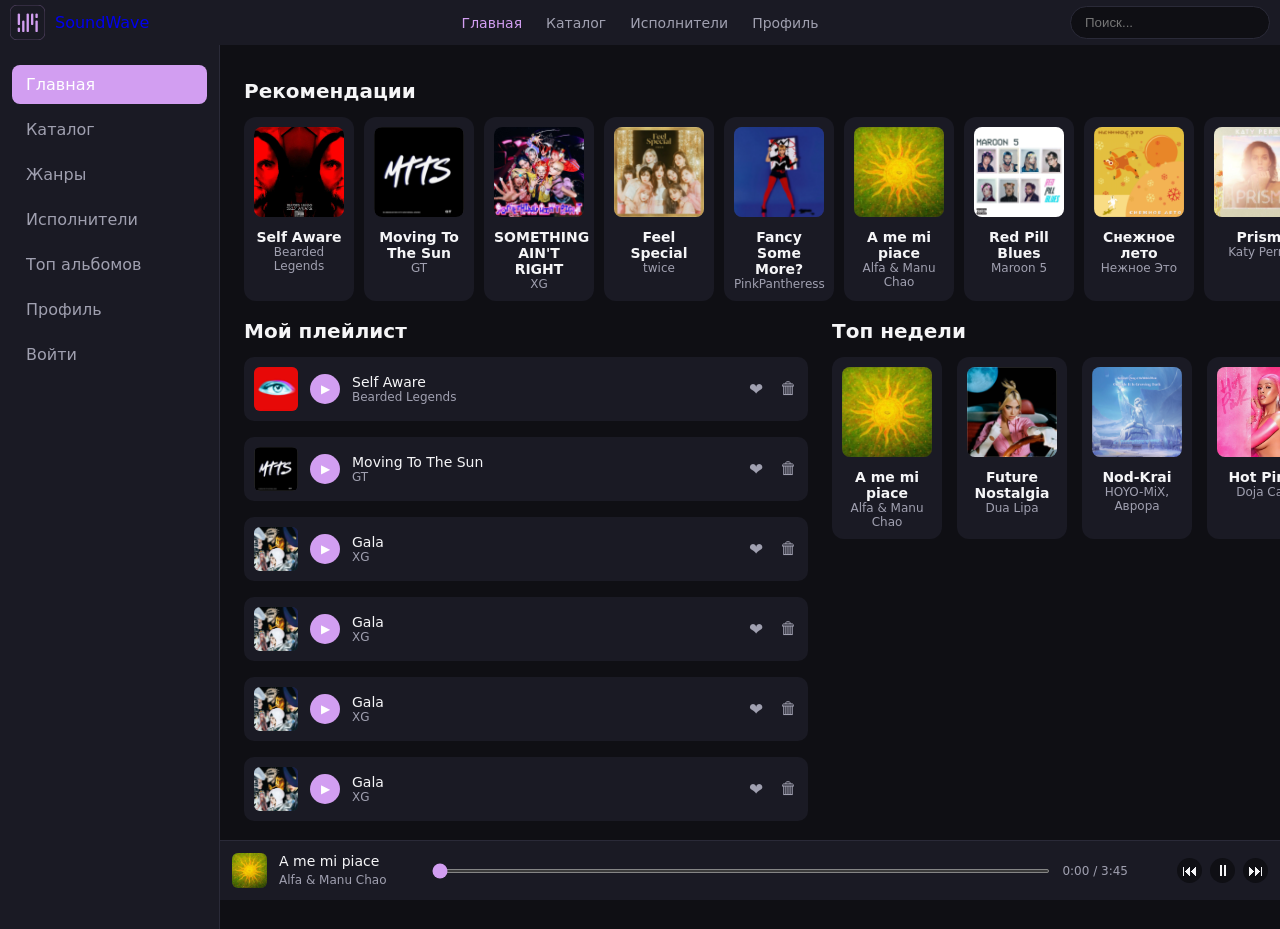
==== index.html @ e05517a0 "Add files via upload" ====
<!DOCTYPE html>
<html lang="ru">

<head>
    <meta charset="UTF-8">
    <meta name="viewport" content="width=device-width, initial-scale=1.0">
    <!-- <link rel="stylesheet" href="example.css"> -->
    <link rel="stylesheet" href="styles/index.css">
    <link rel="icon" href="assets/images/logoBL.svg" type="image/x-icon">
    <title>SoundWave — Главная</title>
</head>

<body>
    <header class="header">
        <a href="index.html" class="logo">
            <img src="assets/images/logoBL.svg" alt="logo SoundWave">
            SoundWave
        </a>
        <nav class="header-nav">
            <a href="index.html" class="active">Главная</a>
            <a href="pages/catalog.html">Каталог</a>
            <a href="#">Исполнители</a>
            <a href="#">Профиль</a>
        </nav>
        <div class="search-box">
            <input type="search" id="searchInput" placeholder="Поиск...">
        </div>
        <button class="burger" id="burgerBtn" aria-label="Меню">☰</button>
    </header>

    <div class="layout">
        <!-- боковая навигация -->
        <aside class="sidebar" id="sidebar">
            <nav class="side-nav">
                <a href="index.html" class="active">Главная</a>
                <a href="pages/catalog.html">Каталог</a>
                <a href="#">Жанры</a>
                <a href="#">Исполнители</a>
                <a href="#">Топ альбомов</a>
                <a href="#">Профиль</a>
                <a href="pages/login.html">Войти</a>
            </nav>
        </aside>

        <main class="main-content">
            <!-- рекомендаций -->
            <section class="section">
                <h2>Рекомендации</h2>
                <div class="carousel" id="recommendCarousel">
                    <article class="album-card" data-title="Self Aware">
                        <img src="assets/images/Self Aware.svg" alt="Self Aware">
                        <h3>Self Aware</h3>
                        <p>Bearded Legends</p>
                    </article>
                    <article class="album-card" data-title="Moving To The Sun">
                        <img src="assets/images/Moving To The Sun.svg" alt="SMoving To The Sun">
                        <h3>Moving To The Sun</h3>
                        <p>GT</p>
                    </article>
                    <article class="album-card" data-title="SOMETHING AIN'T RIGHT">
                        <img src="assets/images/SOMETHING AIN'T RIGHT.svg" alt="SOMETHING AIN'T RIGHT">
                        <h3>SOMETHING AIN'T RIGHT</h3>
                        <p>XG</p>
                    </article>
                    <article class="album-card" data-title="Feel Special">
                        <img src="assets/images/Feel Special.svg" alt="Feel Special">
                        <h3>Feel Special</h3>
                        <p>twice</p>
                    </article>
                    <article class="album-card" data-title="Fancy Some More?">
                        <img src="assets/images/Fancy Some More.svg" alt="Fancy Some More?">
                        <h3>Fancy Some More?</h3>
                        <p> PinkPantheress</p>
                    </article>
                    <article class="album-card" data-title="A me mi piace">
                        <img src="assets/images/A me mi piace.svg" alt="A me mi piace">
                        <h3>A me mi piace</h3>
                        <p>Alfa & Manu Chao</p>
                    </article>
                    <article class="album-card" data-title="Red Pill Blues">
                        <img src="assets/images/Red Pill Blues.svg" alt="Red Pill Blues">
                        <h3>Red Pill Blues</h3>
                        <p>Maroon 5</p>
                    </article>
                    <article class="album-card" data-title="Снежное лето">
                        <img src="assets/images/Снежное лето.svg" alt="Снежное лето">
                        <h3>Снежное лето</h3>
                        <p>Нежное Это</p>
                    </article>
                    <article class="album-card" data-title="Prism">
                        <img src="assets/images/Prism.svg" alt="Prism">
                        <h3>Prism</h3>
                        <p>Katy Perry</p>
                    </article>
                    <article class="album-card" data-title="Nod-Krai">
                        <img src="assets/images/Nod-Krai.svg" alt="Nod-Krai">
                        <h3>Nod-Krai</h3>
                        <p>HOYO-MiX, Аврора</p>
                    </article>
                </div>
            </section>

            <div class="columns">
                <!-- мой плейлист -->
                <section class="section playlist">
                    <h2>Мой плейлист</h2>
                    <div class="track-list" id="myPlaylist">
                        <div class="track" data-title="Self Aware">
                            <img src="assets/images/Self Aware Mus.svg" alt="Self Aware">
                            <button class="play-btn" aria-label="Play">▶</button>
                            <div class="track-info">
                                <span class="track-title">Self Aware</span>
                                <span class="track-artist">Bearded Legends</span>
                            </div>
                            <button class="like-btn" aria-label="Нравится">❤</button>
                            <button class="remove-btn" aria-label="Удалить">🗑</button>
                        </div>
                        <div class="track" data-title="Moving To The Sun">
                            <img src="assets/images/Moving To The Sun.svg" alt="Moving To The Sun">
                            <button class="play-btn" aria-label="Play">▶</button>
                            <div class="track-info">
                                <span class="track-title">Moving To The Sun</span>
                                <span class="track-artist">GT</span>
                            </div>
                            <button class="like-btn" aria-label="Нравится">❤</button>
                            <button class="remove-btn" aria-label="Удалить">🗑</button>
                        </div>
                        <div class="track" data-title="Gala">
                            <img src="assets/images/Gala.svg" alt="Gala">
                            <button class="play-btn" aria-label="Play">▶</button>
                            <div class="track-info">
                                <span class="track-title">Gala</span>
                                <span class="track-artist">XG</span>
                            </div>
                            <button class="like-btn" aria-label="Нравится">❤</button>
                            <button class="remove-btn" aria-label="Удалить">🗑</button>
                        </div>
                        <div class="track" data-title="Gala">
                            <img src="assets/images/Gala.svg" alt="Gala">
                            <button class="play-btn" aria-label="Play">▶</button>
                            <div class="track-info">
                                <span class="track-title">Gala</span>
                                <span class="track-artist">XG</span>
                            </div>
                            <button class="like-btn" aria-label="Нравится">❤</button>
                            <button class="remove-btn" aria-label="Удалить">🗑</button>
                        </div>
                        <div class="track" data-title="Gala">
                            <img src="assets/images/Gala.svg" alt="Gala">
                            <button class="play-btn" aria-label="Play">▶</button>
                            <div class="track-info">
                                <span class="track-title">Gala</span>
                                <span class="track-artist">XG</span>
                            </div>
                            <button class="like-btn" aria-label="Нравится">❤</button>
                            <button class="remove-btn" aria-label="Удалить">🗑</button>
                        </div>
                        <div class="track" data-title="Gala">
                            <img src="assets/images/Gala.svg" alt="Gala">
                            <button class="play-btn" aria-label="Play">▶</button>
                            <div class="track-info">
                                <span class="track-title">Gala</span>
                                <span class="track-artist">XG</span>
                            </div>
                            <button class="like-btn" aria-label="Нравится">❤</button>
                            <button class="remove-btn" aria-label="Удалить">🗑</button>
                        </div>
                    </div>
                </section>

                <!-- топ 10 -->
                <section class="section-top10">
                    <h2>Топ недели</h2>
                    <div class="top-albums">
                        <article class="album-card small">
                            <img src="assets/images/A me mi piace.svg" alt="A me mi piace">
                            <h3>A me mi piace</h3>
                            <p>Alfa & Manu Chao</p>
                        </article>
                        <article class="album-card small">
                            <img src="assets/images/Future Nostalgia.svg" alt="Future Nostalgia">
                            <h3>Future Nostalgia</h3>
                            <p>Dua Lipa</p>
                        </article>
                        <article class="album-card small">
                            <img src="assets/images/Nod-Krai.svg" alt="Nod-Krai">
                            <h3>Nod-Krai</h3>
                            <p>HOYO-MiX, Аврора</p>
                        </article>
                        <article class="album-card small">
                            <img src="assets/images/Hot Pink.svg" alt="Hot Pink">
                            <h3>Hot Pink</h3>
                            <p>Doja Cat</p>
                        </article>
                    </div>
                </section>
            </div>
        </main>
    </div>

    <!-- плеер -->
    <footer class="player" id="player">
        <div class="player-track">
            <img src="assets/images/A me mi piace.svg" alt="Обложка" id="playerCover">
            <div>
                <span class="player-title" id="playerTitle">A me mi piace</span>
                <span class="player-artist" id="playerArtist">Alfa & Manu Chao</span>
            </div>
        </div>
        <div class="player-progress">
            <input type="range" id="progressBar" min="0" max="100" value="0">
            <span id="timeLabel">0:00 / 3:45</span>
        </div>
        <div class="player-controls">
            <button id="prevBtn" aria-label="Назад">⏮</button>
            <button id="playPauseBtn" aria-label="Стоп">⏸</button>
            <button id="nextBtn" aria-label="Вперёд">⏭</button>
        </div>
    </footer>

    <script src="scripts/main.js"></script>
</body>

</html>
---- styles/index.css ----
:root {
    --bg: #0f0f14;
    --bg-elev: #1a1a24;
    --text: #f5f5f7;
    --muted: #a0a0b0;
    --accent: #D29EF1;
    --accent-hover: #E5B8FF;
    --danger: #ff4d6d;
    --border: #2a2a38;
    --radius: 12px;
}

* {
    box-sizing: border-box;
    margin: 0;
    padding: 0;
    text-decoration: none;
    width: 100%;
}

body {
    font-family: 'Segoe UI', system-ui, sans-serif;
    background: var(--bg);
    color: var(--text);
    min-height: 100vh;
    display: flex;
    flex-direction: column;
}

/* header */
.header {
    display: flex;
    align-items: center;
    justify-content: space-between;
    width: 100%;
    padding: 5px 10px;
    background: var(--bg-elev);
    position: relative;
    z-index: 300;
}

.logo {
    display: flex;
    align-items: center;
    flex-shrink: 0;
    width: auto;
}

.logo img {
    margin-right: 10px;
    width: 35px;
}

/* центральная навигация — только на десктопе */
.header-nav {
    display: none;
    gap: 24px;
    justify-content: center;
    align-items: center;
    position: absolute;
    left: 50%;
    transform: translateX(-50%);
    width: auto;
}

.header-nav a {
    color: var(--muted);
    text-decoration: none;
    font-size: 14px;
    transition: color .2s;
    width: auto;
}

.header-nav a:hover {
    color: var(--text);
}

.header-nav a.active {
    color: var(--accent);
}

.search-box {
    margin-left: auto;
    width: auto;
}

.search-box input {
    padding: 8px 14px;
    border-radius: 20px;
    border: 1px solid var(--border);
    background: var(--bg);
    color: var(--text);
    width: 120px;
    outline: none;
}

.search-box input:focus {
    border-color: var(--accent);
}

.burger {
    background: none;
    border: none;
    color: var(--text);
    margin-left: 10px;
    font-size: 22px;
    width: 30px;
    cursor: pointer;
    display: block;
    flex-shrink: 0;
}

/* боковая навигация */
.layout {
    display: flex;
    flex: 1;
    position: relative;
}

.sidebar {
    position: fixed;
    top: 0;
    left: -260px;
    width: 240px;
    height: 100vh;
    background: var(--bg-elev);
    border-right: 1px solid var(--border);
    padding: 70px 12px 20px;
    z-index: 250;
    transition: left .3s ease;
    overflow-y: auto;
}

.sidebar.open {
    left: 0;
}

.side-nav {
    display: flex;
    flex-direction: column;
    gap: 6px;
}

.side-nav a {
    padding: 10px 14px;
    border-radius: 8px;
    color: var(--muted);
    text-decoration: none;
    transition: background .2s, color .2s;
}

.side-nav a:hover {
    background: var(--bg);
    color: var(--text);
}

.side-nav a.active {
    background: var(--accent);
    color: #fff;
}

/* рекомендаций */
main {
    max-width: 1200px;
    margin: 0 auto;
    padding: 0 20px;
}

.main-content {
    flex: 1;
    padding: 24px;
    display: flex;
    flex-direction: column;
    padding-bottom: 100px;
}

.main-content h1 {
    margin-bottom: 14px;
    font-size: 20px;
}

.catalog-grid {
    display: grid;
    grid-template-columns: repeat(auto-fill, minmax(125px, 1fr));
    gap: 16px;
}

.catalog-grid .album-card {
    width: 100%;
}

.main-content h2 {
    margin-bottom: 14px;
    font-size: 20px;
}

.section {
    padding-top: 10px;
}

.carousel {
    display: flex;
    overflow-x: auto;
    scroll-behavior: smooth;
    padding-bottom: 8px;
}

.carousel::-webkit-scrollbar {
    height: 6px;
}

.carousel::-webkit-scrollbar-thumb {
    background: var(--border);
    border-radius: 3px;
}

.album-card {
    background: var(--bg-elev);
    border-radius: var(--radius);
    padding: 10px;
    margin-right: 10px;
    width: 110px;
    flex-shrink: 0;
    text-align: center;
    transition: transform .2s;
    cursor: pointer;
}

.album-card:hover {
    transform: translateY(-4px);
}

.album-card img {
    width: 100%;
    aspect-ratio: 1;
    object-fit: cover;
    border-radius: 8px;
    background: var(--border);
}

.album-card h3 {
    font-size: 14px;
    margin-top: 8px;
}

.album-card p {
    font-size: 12px;
    color: var(--muted);
}

/* плейлист */
.track-list {
    display: flex;
    gap: 16px;
    overflow-x: auto;
    scroll-behavior: smooth;
    padding-bottom: 8px;
    flex-direction: column;
}

.track {
    display: flex;
    align-items: center;
    gap: 12px;
    background: var(--bg-elev);
    padding: 10px;
    border-radius: 10px;
}

.track img {
    width: 44px;
    height: 44px;
    object-fit: cover;
    border-radius: 6px;
    background: var(--border);
}

.play-btn {
    width: 30px;
    height: 30px;
    border-radius: 50%;
    border: none;
    background: var(--accent);
    color: #fff;
    cursor: pointer;
    font-size: 12px;
}

.track-info {
    flex: 1;
    display: flex;
    flex-direction: column;
}

.track-title {
    font-size: 14px;
}

.track-artist {
    font-size: 12px;
    color: var(--muted);
}

.like-btn,
.remove-btn {
    background: none;
    border: none;
    width: 20px;
    font-size: 17px;
    cursor: pointer;
    color: var(--muted);
    transition: color .2s, transform .2s;
}

.like-btn:hover,
.like-btn.active {
    color: var(--danger);
    transform: scale(1.2);
}

.remove-btn:hover {
    color: var(--danger);
}

.section-top10 {
    display: none;
}

/* плеер */
.player-track,
.player-track>div,
.player-title,
.player-artist,
.player-controls,
.player-controls button,
.player-progress,
.player-progress span,
.player-progress input {
    width: auto;
}

.player {
    position: fixed;
    bottom: 0;
    left: 0;
    right: 0;
    display: flex;
    align-items: center;
    gap: 20px;
    padding: 12px;
    background: var(--bg-elev);
    border-top: 1px solid var(--border);
    z-index: 200;
}

.player-track {
    display: flex;
    align-items: center;
    gap: 12px;
    min-width: 180px;
}

.player-track img {
    width: 35px;
    height: 35px;
    border-radius: 6px;
    background: var(--border);
}

.player-title {
    display: block;
    font-size: 14px;
}

.player-artist {
    font-size: 12px;
    color: var(--muted);
}

.player-progress {
    flex: 1;
    display: flex;
    align-items: center;
    gap: 12px;
}

.player-progress input[type="range"] {
    flex: 1;
    accent-color: var(--accent);
    height: 4px;
}

.player-progress span {
    font-size: 12px;
    color: var(--muted);
    white-space: nowrap;
}

.player-controls {
    display: flex;
    gap: 8px;
    width: 120px;
    justify-content: flex-end;
}

.player-controls button {
    width: 25px;
    height: 25px;
    border-radius: 50%;
    border: none;
    background: var(--bg);
    color: var(--text);
    font-size: 16px;
    cursor: pointer;
    transition: background .2s;
}

.player-controls button:hover {
    background: var(--accent);
    color: #fff;
}

.catalog-grid {
    display: grid;
    grid-template-columns: repeat(auto-fill, minmax(160px, 1fr));
    gap: 16px;
}

.catalog-grid .album-card {
    width: 100%;
}

.prevBtn,
.playPauseBtn,
.nextBtn {
    display: flex;
    justify-content: center;
    align-items: center;
    width: 20px;
    height: 20px;
}

/* регистрация и вход */
.form-page {
    flex: 1;
    display: flex;
    justify-content: center;
    align-items: center;
    padding: 40px 20px;
}

.auth-form {
    background: var(--bg-elev);
    padding: 32px;
    border-radius: var(--radius);
    width: 100%;
    max-width: 420px;
    display: flex;
    flex-direction: column;
    gap: 16px;
}

.auth-form h1 {
    font-size: 24px;
    text-align: center;
}

.form-group {
    display: flex;
    flex-direction: column;
    gap: 6px;
}

.form-group label {
    font-size: 13px;
    color: var(--muted);
}

.form-group input {
    padding: 10px 14px;
    border-radius: 8px;
    border: 1px solid var(--border);
    background: var(--bg);
    color: var(--text);
    outline: none;
    transition: border-color .2s;
}

.form-group input:focus {
    border-color: var(--accent);
}

.form-group input.invalid {
    border-color: var(--danger);
}

.password-wrap {
    position: relative;
}

.password-wrap input {
    width: 100%;
    padding-right: 40px;
}

.toggle-pass {
    position: absolute;
    right: 8px;
    top: 50%;
    transform: translateY(-50%);
    background: none;
    border: none;
    cursor: pointer;
    font-size: 16px;
    color: var(--muted);
    width: 30px;
}

.error {
    font-size: 12px;
    color: var(--danger);
    min-height: 14px;
}

.btn-primary {
    padding: 12px;
    border-radius: 8px;
    border: none;
    background: var(--accent);
    color: #fff;
    font-size: 16px;
    font-weight: 600;
    cursor: pointer;
    transition: background .2s;
}

.btn-primary:hover {
    background: var(--accent-hover);
}

.form-footer {
    text-align: center;
    font-size: 13px;
    color: var(--muted);
}

.form-footer a {
    color: var(--accent);
    text-decoration: none;
}


@media (min-width: 320px) and (max-width: 425px) {
    .main-content {
        padding: 5px 12px;
    }

    .section-top10 {
        display: none;
    }

    .header-nav {
        display: none;
    }

    .burger {
        display: block;
    }
}

@media (min-width: 426px) and (max-width: 768px) {
    .main-content {
        padding: 5px 12px;
    }

    .header-nav {
        display: block;
    }

    .header-nav a {
        margin: 0 5px;
    }

    .burger {
        display: block;
    }
}

@media (max-width: 768px) {
    .player {
        flex-wrap: wrap;
        gap: 10px;
        padding: 10px 14px;
    }

    .player-title {
        font-size: 13px;
    }

    .player-artist {
        font-size: 11px;
    }

    .player-track {
        min-width: 0;
        flex: 1;
    }

    .player-track img {
        width: 40px;
        height: 40px;
    }

    .player-progress {
        order: 3;
        flex-basis: 100%;
    }

    .player-controls {
        gap: 6px;
    }

    .player-controls button {
        width: 30px;
        height: 30px;
    }

    .player-progress span {
        font-size: 10px;
    }
}

@media (min-width: 769px) and (max-width: 1023px) {
    .section-top10 {
        display: block;
        padding-top: 10px;
    }

    .header-nav {
        display: none;
    }

    .burger {
        display: block;
    }
}

@media (min-width: 1024px) {
    .header-nav {
        display: flex;
    }

    .header-nav a {
        color: var(--muted);
        text-decoration: none;
        font-size: 14px;
        transition: color .2s;
        display: block;
    }

    .burger {
        display: none;
    }

    .search-box {
        width: 200px;
    }

    .search-box input {
        width: 100%;
    }

    .sidebar {
        width: 220px;
        background: var(--bg-elev);
        border-right: 1px solid var(--border);
        padding: 20px 12px;
        flex-shrink: 0;
        position: static;
        height: auto;
        transition: none;
    }

    .sidebar.open::before {
        display: none;
    }

    .columns {
        display: grid;
        grid-template-columns: 1fr 1fr;
        gap: 24px;
    }

    .side-nav {
        display: flex;
        flex-direction: column;
        gap: 6px;
    }

    .side-nav a {
        padding: 10px 14px;
        border-radius: 8px;
        color: var(--muted);
        text-decoration: none;
        transition: background .2s, color .2s;
    }

    .side-nav a:hover {
        background: var(--bg);
        color: var(--text);
    }

    .side-nav a.active {
        background: var(--accent);
        color: #fff;

    }

    .section-top10 {
        display: block;
        padding-top: 10px;
    }

    .top-albums {
        display: flex;
        overflow-x: auto;
        scroll-behavior: smooth;
        padding-bottom: 8px;
        gap: 5px;
    }

    .player {
        left: 220px;
        width: auto;
    }
}
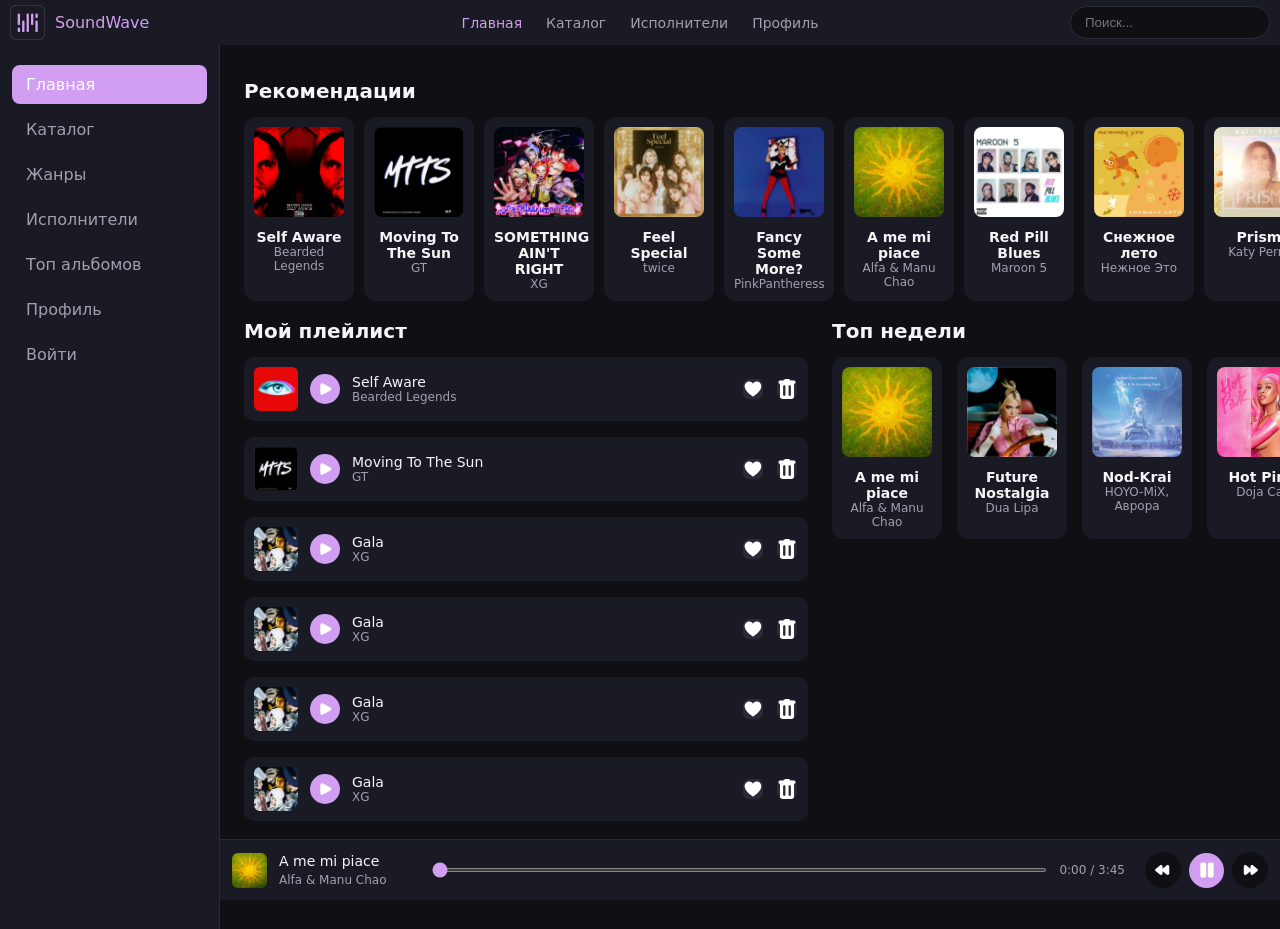
==== commit 9447a9f6: "Add files via upload" ====
--- a/index.html
+++ b/index.html
@@ -25,7 +25,9 @@
         <div class="search-box">
             <input type="search" id="searchInput" placeholder="Поиск...">
         </div>
-        <button class="burger" id="burgerBtn" aria-label="Меню">☰</button>
+        <button class="burger" id="burgerBtn" aria-label="Меню">
+            <img src="assets/images/hamburger.svg" alt="">
+        </button>
     </header>
 
     <div class="layout">
@@ -107,63 +109,99 @@
                     <div class="track-list" id="myPlaylist">
                         <div class="track" data-title="Self Aware">
                             <img src="assets/images/Self Aware Mus.svg" alt="Self Aware">
-                            <button class="play-btn" aria-label="Play">▶</button>
+                            <button class="play-btn" aria-label="Play">
+                                <img src="assets/images/play.svg" alt="">
+                            </button>
                             <div class="track-info">
                                 <span class="track-title">Self Aware</span>
                                 <span class="track-artist">Bearded Legends</span>
                             </div>
-                            <button class="like-btn" aria-label="Нравится">❤</button>
-                            <button class="remove-btn" aria-label="Удалить">🗑</button>
+                            <button class="like-btn" aria-label="Нравится">
+                                <img src="assets/images/heart.svg" alt="">
+                            </button>
+                            <button class="remove-btn" aria-label="Удалить">
+                                <img src="assets/images/delete.svg" alt="">
+                            </button>
                         </div>
                         <div class="track" data-title="Moving To The Sun">
                             <img src="assets/images/Moving To The Sun.svg" alt="Moving To The Sun">
-                            <button class="play-btn" aria-label="Play">▶</button>
+                            <button class="play-btn" aria-label="Play">
+                                <img src="assets/images/play.svg" alt="">
+                            </button>
                             <div class="track-info">
                                 <span class="track-title">Moving To The Sun</span>
                                 <span class="track-artist">GT</span>
                             </div>
-                            <button class="like-btn" aria-label="Нравится">❤</button>
-                            <button class="remove-btn" aria-label="Удалить">🗑</button>
-                        </div>
-                        <div class="track" data-title="Gala">
-                            <img src="assets/images/Gala.svg" alt="Gala">
-                            <button class="play-btn" aria-label="Play">▶</button>
-                            <div class="track-info">
-                                <span class="track-title">Gala</span>
-                                <span class="track-artist">XG</span>
-                            </div>
-                            <button class="like-btn" aria-label="Нравится">❤</button>
-                            <button class="remove-btn" aria-label="Удалить">🗑</button>
-                        </div>
-                        <div class="track" data-title="Gala">
-                            <img src="assets/images/Gala.svg" alt="Gala">
-                            <button class="play-btn" aria-label="Play">▶</button>
-                            <div class="track-info">
-                                <span class="track-title">Gala</span>
-                                <span class="track-artist">XG</span>
-                            </div>
-                            <button class="like-btn" aria-label="Нравится">❤</button>
-                            <button class="remove-btn" aria-label="Удалить">🗑</button>
-                        </div>
-                        <div class="track" data-title="Gala">
-                            <img src="assets/images/Gala.svg" alt="Gala">
-                            <button class="play-btn" aria-label="Play">▶</button>
-                            <div class="track-info">
-                                <span class="track-title">Gala</span>
-                                <span class="track-artist">XG</span>
-                            </div>
-                            <button class="like-btn" aria-label="Нравится">❤</button>
-                            <button class="remove-btn" aria-label="Удалить">🗑</button>
-                        </div>
-                        <div class="track" data-title="Gala">
-                            <img src="assets/images/Gala.svg" alt="Gala">
-                            <button class="play-btn" aria-label="Play">▶</button>
-                            <div class="track-info">
-                                <span class="track-title">Gala</span>
-                                <span class="track-artist">XG</span>
-                            </div>
-                            <button class="like-btn" aria-label="Нравится">❤</button>
-                            <button class="remove-btn" aria-label="Удалить">🗑</button>
+                            <button class="like-btn" aria-label="Нравится">
+                                <img src="assets/images/heart.svg" alt="">
+                            </button>
+                            <button class="remove-btn" aria-label="Удалить">
+                                <img src="assets/images/delete.svg" alt="">
+                            </button>
+                        </div>
+                        <div class="track" data-title="Gala">
+                            <img src="assets/images/Gala.svg" alt="Gala">
+                            <button class="play-btn" aria-label="Play">
+                                <img src="assets/images/play.svg" alt="">
+                            </button>
+                            <div class="track-info">
+                                <span class="track-title">Gala</span>
+                                <span class="track-artist">XG</span>
+                            </div>
+                            <button class="like-btn" aria-label="Нравится">
+                                <img src="assets/images/heart.svg" alt="">
+                            </button>
+                            <button class="remove-btn" aria-label="Удалить">
+                                <img src="assets/images/delete.svg" alt="">
+                            </button>
+                        </div>
+                        <div class="track" data-title="Gala">
+                            <img src="assets/images/Gala.svg" alt="Gala">
+                            <button class="play-btn" aria-label="Play">
+                                <img src="assets/images/play.svg" alt="">
+                            </button>
+                            <div class="track-info">
+                                <span class="track-title">Gala</span>
+                                <span class="track-artist">XG</span>
+                            </div>
+                            <button class="like-btn" aria-label="Нравится">
+                                <img src="assets/images/heart.svg" alt="">
+                            </button>
+                            <button class="remove-btn" aria-label="Удалить">
+                                <img src="assets/images/delete.svg" alt="">
+                            </button>
+                        </div>
+                        <div class="track" data-title="Gala">
+                            <img src="assets/images/Gala.svg" alt="Gala">
+                            <button class="play-btn" aria-label="Play">
+                                <img src="assets/images/play.svg" alt="">
+                            </button>
+                            <div class="track-info">
+                                <span class="track-title">Gala</span>
+                                <span class="track-artist">XG</span>
+                            </div>
+                            <button class="like-btn" aria-label="Нравится">
+                                <img src="assets/images/heart.svg" alt="">
+                            </button>
+                            <button class="remove-btn" aria-label="Удалить">
+                                <img src="assets/images/delete.svg" alt="">
+                            </button>
+                        </div>
+                        <div class="track" data-title="Gala">
+                            <img src="assets/images/Gala.svg" alt="Gala">
+                            <button class="play-btn" aria-label="Play">
+                                <img src="assets/images/play.svg" alt="">
+                            </button>
+                            <div class="track-info">
+                                <span class="track-title">Gala</span>
+                                <span class="track-artist">XG</span>
+                            </div>
+                            <button class="like-btn" aria-label="Нравится">
+                                <img src="assets/images/heart.svg" alt="">
+                            </button>
+                            <button class="remove-btn" aria-label="Удалить">
+                                <img src="assets/images/delete.svg" alt="">
+                            </button>
                         </div>
                     </div>
                 </section>
@@ -212,9 +250,15 @@
             <span id="timeLabel">0:00 / 3:45</span>
         </div>
         <div class="player-controls">
-            <button id="prevBtn" aria-label="Назад">⏮</button>
-            <button id="playPauseBtn" aria-label="Стоп">⏸</button>
-            <button id="nextBtn" aria-label="Вперёд">⏭</button>
+            <button id="prevBtn" aria-label="Назад">
+                <img src="assets/images/rewindLeft.svg" alt="">
+            </button>
+            <button id="playPauseBtn" aria-label="Пауза">
+                <img src="assets/images/pause.svg" alt="" id="playPauseIcon">
+            </button>
+            <button id="nextBtn" aria-label="Вперёд">
+                <img src="assets/images/rewindRight.svg" alt="">
+            </button>
         </div>
     </footer>
 
--- a/styles/index.css
+++ b/styles/index.css
@@ -40,6 +40,7 @@
 }
 
 .logo {
+    color: var(--accent);
     display: flex;
     align-items: center;
     flex-shrink: 0;
@@ -51,7 +52,6 @@
     width: 35px;
 }
 
-/* центральная навигация — только на десктопе */
 .header-nav {
     display: none;
     gap: 24px;
@@ -101,13 +101,21 @@
 .burger {
     background: none;
     border: none;
-    color: var(--text);
     margin-left: 10px;
-    font-size: 22px;
-    width: 30px;
+    width: 32px;
+    height: 32px;
+    padding: 0;
     cursor: pointer;
+    display: flex;
+    align-items: center;
+    justify-content: center;
+    flex-shrink: 0;
+}
+
+.burger img {
+    width: 32px;
+    height: 32px;
     display: block;
-    flex-shrink: 0;
 }
 
 /* боковая навигация */
@@ -281,9 +289,20 @@
     border-radius: 50%;
     border: none;
     background: var(--accent);
-    color: #fff;
     cursor: pointer;
-    font-size: 12px;
+    display: flex;
+    align-items: center;
+    justify-content: center;
+    padding: 0;
+    flex-shrink: 0;
+    transition: background .2s, transform .2s;
+}
+
+.play-btn img {
+    width: 14px;
+    height: 14px;
+    display: block;
+    background: none;
 }
 
 .track-info {
@@ -305,11 +324,22 @@
 .remove-btn {
     background: none;
     border: none;
+    width: 22px;
+    height: 22px;
+    padding: 0;
+    cursor: pointer;
+    display: flex;
+    align-items: center;
+    justify-content: center;
+    flex-shrink: 0;
+    transition: transform .2s;
+}
+
+.like-btn img,
+.remove-btn img {
     width: 20px;
-    font-size: 17px;
-    cursor: pointer;
-    color: var(--muted);
-    transition: color .2s, transform .2s;
+    height: 20px;
+    display: block;
 }
 
 .like-btn:hover,
@@ -399,25 +429,43 @@
 .player-controls {
     display: flex;
     gap: 8px;
-    width: 120px;
+    align-items: center;
     justify-content: flex-end;
 }
 
 .player-controls button {
-    width: 25px;
-    height: 25px;
+    width: 36px;
+    height: 36px;
     border-radius: 50%;
     border: none;
     background: var(--bg);
-    color: var(--text);
-    font-size: 16px;
     cursor: pointer;
-    transition: background .2s;
+    display: flex;
+    align-items: center;
+    justify-content: center;
+    padding: 0;
+    transition: background .2s, transform .2s;
+}
+
+.player-controls button img {
+    width: 20px;
+    height: 20px;
+    display: block;
 }
 
 .player-controls button:hover {
     background: var(--accent);
-    color: #fff;
+    transform: scale(1.05);
+}
+
+#playPauseBtn {
+    background: var(--accent);
+    width: 35px;
+    height: 35px;
+}
+
+#playPauseBtn:hover {
+    background: var(--accent-hover);
 }
 
 .catalog-grid {
@@ -438,6 +486,10 @@
     align-items: center;
     width: 20px;
     height: 20px;
+}
+
+.playPauseBtn {
+    background-color: var(--accent);
 }
 
 /* регистрация и вход */
@@ -621,8 +673,18 @@
     }
 
     .player-controls button {
-        width: 30px;
-        height: 30px;
+        width: 32px;
+        height: 32px;
+    }
+
+    #playPauseBtn {
+        width: 38px;
+        height: 38px;
+    }
+
+    .player-controls button img {
+        width: 14px;
+        height: 14px;
     }
 
     .player-progress span {
